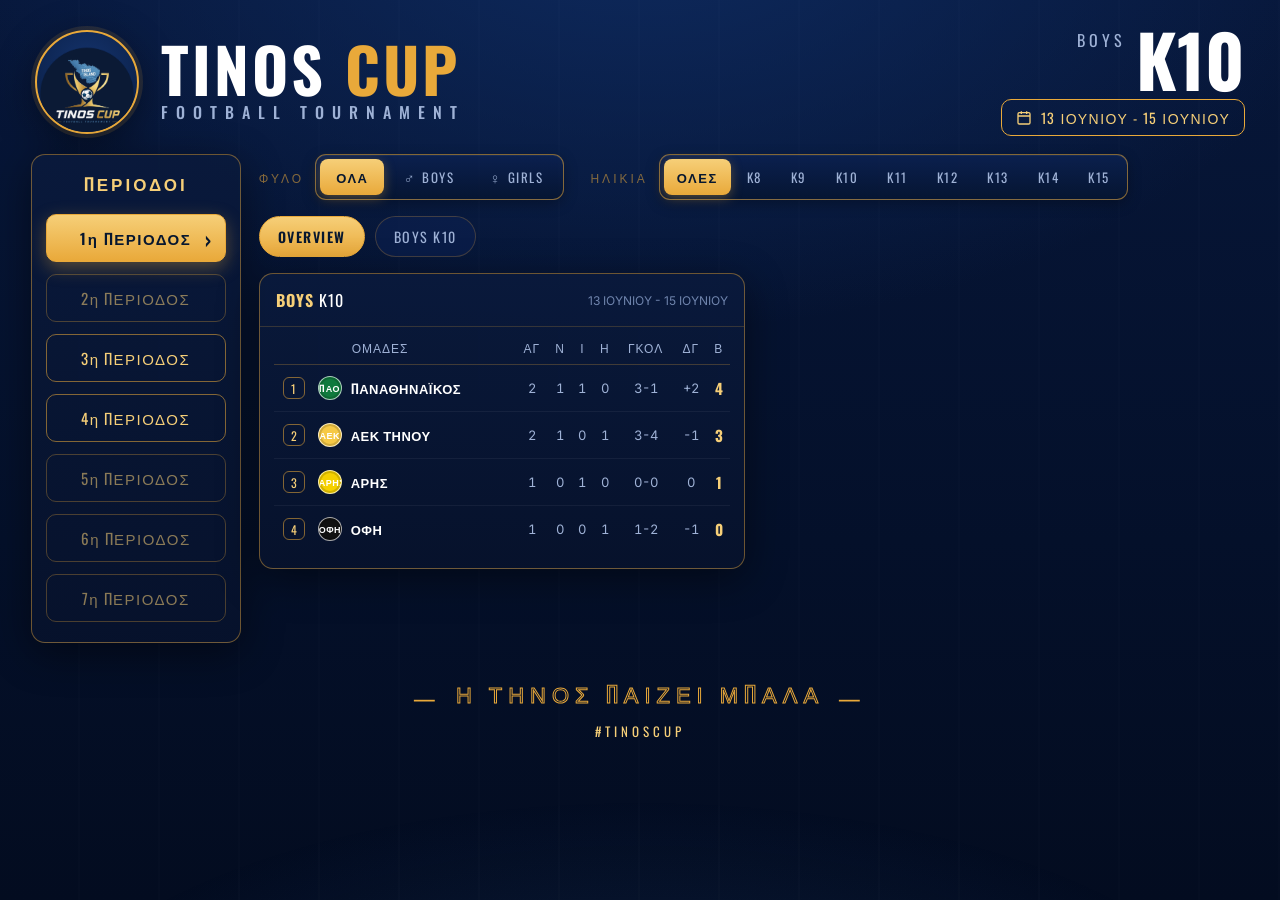
==== index.html @ 80dd1efc "Tinos Cup tournament site Co-Authored-By: Claude Opus 4.8 <noreply@anthropic.com>" ====
<!DOCTYPE html>
<html lang="el">
<head>
  <meta charset="UTF-8" />
  <meta name="viewport" content="width=device-width, initial-scale=1.0" />
  <title>TINOS CUP — Football Tournament</title>
  <meta name="description" content="Tinos Cup Football Tournament — αποτελέσματα, βαθμολογία και πρόγραμμα αγώνων." />
  <link rel="preconnect" href="https://fonts.googleapis.com" />
  <link rel="preconnect" href="https://fonts.gstatic.com" crossorigin />
  <link href="https://fonts.googleapis.com/css2?family=Oswald:wght@400;500;600;700&family=Inter:wght@400;500;600&display=swap" rel="stylesheet" />
  <link rel="stylesheet" href="css/styles.css" />
</head>
<body>
  <div class="app">

    <!-- ============================ HEADER ============================ -->
    <header class="masthead">
      <div class="brand-logo">
        <img src="logos/tinos-cup-badge.png" alt="TINOS CUP" />
      </div>

      <div class="title-block">
        <div class="title-main"><span class="t1">TINOS </span><span class="t2">CUP</span></div>
        <div class="title-sub">FOOTBALL TOURNAMENT</div>
      </div>

      <div class="category-badge" id="categoryBadge"></div>
    </header>

    <!-- ============================ LAYOUT ============================ -->
    <div class="layout">

      <!-- Sidebar: Περίοδοι -->
      <aside class="sidebar panel">
        <div class="panel-title">ΠΕΡΙΟΔΟΙ</div>
        <div class="period-list" id="periodList"></div>
      </aside>

      <!-- Content: tabs + δυναμικό περιεχόμενο -->
      <div class="content">
        <div class="filterbar">
          <div class="filter-group">
            <span class="filter-cap">ΦΥΛΟ</span>
            <div class="seg" id="genderSwitch"></div>
          </div>
          <div class="filter-group">
            <span class="filter-cap">ΗΛΙΚΙΑ</span>
            <div class="seg seg-ages" id="ageSwitch"></div>
          </div>
        </div>
        <div class="tabs" id="tabs"></div>
        <div id="mainArea"></div>
      </div>
    </div>

    <!-- ============================ FOOTER ============================ -->
    <footer class="tfooter">
      <div class="slogan">Η ΤΗΝΟΣ ΠΑΙΖΕΙ ΜΠΑΛΑ</div>
      <span class="hash">#TINOSCUP</span>
    </footer>

  </div>

  <script src="js/data.js"></script>
  <script src="js/standings.js"></script>
  <script src="js/app.js"></script>
</body>
</html>
---- css/styles.css ----
/* =============================================================================
   TINOS CUP — Stylesheet
   ============================================================================= */
:root {
  --bg-deep:      #04122e;
  --navy-900:     #061633;
  --navy-850:     #0a1c40;
  --navy-800:     #0c2150;
  --navy-700:     #123066;
  --row-bg:       #0b1f48;
  --row-bg-2:     #0e2350;
  --blue-band:    #14305f;
  --blue-band-2:  #1c4080;
  --gold:         #e9a93a;
  --gold-bright:  #f6cf78;
  --gold-dim:     rgba(233,169,58,.55);
  --text:         #ffffff;
  --text-dim:     #9fb2d6;
  --text-faint:   #6f84ad;
  --panel-border: rgba(233,169,58,.45);
  --radius:       14px;
  --shadow:       0 10px 40px rgba(0,0,0,.45);
  --font-head: "Oswald", "Arial Narrow", sans-serif;
  --font-body: "Inter", "Segoe UI", system-ui, sans-serif;
}

* { box-sizing: border-box; margin: 0; padding: 0; }

html, body { height: 100%; }

body {
  font-family: var(--font-body);
  color: var(--text);
  background:
    radial-gradient(1200px 700px at 50% -10%, #0e2a5e 0%, transparent 60%),
    linear-gradient(180deg, #07173a 0%, #04102a 60%, #030c20 100%);
  background-attachment: fixed;
  min-height: 100vh;
  -webkit-font-smoothing: antialiased;
}

/* faint stadium / pitch lines overlay */
body::before {
  content: "";
  position: fixed; inset: 0;
  background:
    radial-gradient(900px 400px at 50% 120%, rgba(60,110,190,.18), transparent 70%),
    repeating-linear-gradient(90deg, transparent 0 78px, rgba(255,255,255,.012) 78px 80px);
  pointer-events: none;
  z-index: 0;
}

.app { position: relative; z-index: 1; max-width: 1680px; margin: 0 auto; padding: 22px clamp(14px, 2.4vw, 34px) 40px; }

/* ============================ HEADER ============================ */
.masthead {
  display: grid;
  grid-template-columns: auto 1fr auto;
  align-items: center;
  gap: 22px;
  padding: 6px 4px 18px;
}
.brand-logo {
  width: 104px; height: 104px;
  display: grid; place-items: center;
  background: radial-gradient(circle at 50% 35%, #15346e, #081b3f);
  border: 2px solid var(--gold);
  border-radius: 50%;
  box-shadow: 0 0 0 4px rgba(233,169,58,.12), var(--shadow);
  flex: none;
  overflow: hidden;
}
.brand-logo img { width: 100%; height: 100%; object-fit: cover; display: block; }
.brand-logo span { font-family: var(--font-head); font-weight: 700; font-size: 13px; letter-spacing: 2px; color: var(--gold-bright); text-align: center; line-height: 1.05; }
.brand-logo .ball { font-size: 30px; }

.title-block { display: flex; flex-direction: column; gap: 2px; }
.title-main { font-family: var(--font-head); font-weight: 700; letter-spacing: 3px; line-height: .92; }
.title-main .t1 { font-size: clamp(34px, 5vw, 62px); color: #fff; }
.title-main .t2 { font-size: clamp(34px, 5vw, 62px); color: var(--gold); }
.title-sub { font-family: var(--font-head); font-weight: 500; letter-spacing: 8px; color: var(--text-dim); font-size: clamp(11px, 1.4vw, 16px); }

.category-badge { display: flex; flex-direction: column; align-items: flex-end; gap: 8px; text-align: right; }
.category-badge .cat-line { display: flex; align-items: baseline; gap: 10px; }
.category-badge .gender { font-family: var(--font-head); letter-spacing: 4px; color: var(--text-dim); font-size: 16px; align-self: flex-start; }
.category-badge .age { font-family: var(--font-head); font-weight: 700; font-size: clamp(40px, 6vw, 72px); color: #fff; line-height: .85; }
.date-chip {
  display: inline-flex; align-items: center; gap: 9px;
  border: 1.5px solid var(--gold); border-radius: 10px;
  padding: 7px 14px; color: var(--gold-bright);
  font-family: var(--font-head); letter-spacing: 1.5px; font-size: 14px;
}
.date-chip svg { width: 16px; height: 16px; }

/* ============================ LAYOUT ============================ */
.layout {
  display: grid;
  grid-template-columns: 210px minmax(0, 1fr);
  gap: 18px;
  align-items: start;
}
.content { min-width: 0; }
.results-grid {
  display: grid;
  grid-template-columns: minmax(0, 1fr) 360px;
  gap: 18px;
  align-items: start;
}

/* ============================ PANELS ============================ */
.panel {
  background: linear-gradient(180deg, rgba(10,26,60,.92), rgba(7,18,44,.92));
  border: 1.5px solid var(--panel-border);
  border-radius: var(--radius);
  box-shadow: var(--shadow);
  overflow: hidden;
}
.panel + .panel { margin-top: 18px; }
.panel-title {
  font-family: var(--font-head); font-weight: 600; letter-spacing: 2px;
  text-align: center; font-size: 22px; color: #fff;
  padding: 16px 12px 14px;
}

/* ============================ SIDEBAR (PERIODS) ============================ */
.sidebar .panel-title { font-size: 17px; letter-spacing: 3px; color: var(--gold-bright); }
.period-list { display: flex; flex-direction: column; gap: 12px; padding: 4px 14px 20px; }
.period-btn {
  position: relative;
  display: flex; align-items: center; justify-content: center;
  font-family: var(--font-head); letter-spacing: 1.5px; font-size: 15px;
  color: var(--gold-bright);
  background: transparent;
  border: 1.5px solid var(--gold-dim);
  border-radius: 10px;
  padding: 12px 10px;
  cursor: pointer;
  transition: all .15s ease;
  text-transform: none;
}
.period-btn:hover { border-color: var(--gold); background: rgba(233,169,58,.08); }
.period-btn.active {
  background: linear-gradient(180deg, var(--gold-bright), var(--gold));
  color: #07172f; font-weight: 600; border-color: var(--gold);
  box-shadow: 0 6px 18px rgba(233,169,58,.35);
}
.period-btn.active::after {
  content: "›"; position: absolute; right: 12px; font-size: 22px; font-weight: 700; line-height: 0;
}
.period-btn.empty { opacity: .55; }
.period-btn .dot { display:none; }

/* ============================ FILTER BAR (φύλο + ηλικία) ============================ */
.filterbar {
  display: flex; flex-wrap: wrap; align-items: center; gap: 14px 26px;
  margin-bottom: 16px;
}
.filter-group { display: flex; align-items: center; gap: 11px; min-width: 0; }
.filter-cap {
  font-family: var(--font-head); letter-spacing: 3px; font-size: 12px;
  color: var(--gold-dim); text-transform: uppercase; flex: none;
}
.seg {
  display: inline-flex; flex-wrap: wrap; gap: 3px;
  background: linear-gradient(180deg, rgba(12,33,80,.9), rgba(6,21,49,.9));
  border: 1.5px solid var(--gold-dim); border-radius: 11px; padding: 4px;
  box-shadow: inset 0 1px 0 rgba(255,255,255,.05), 0 4px 14px rgba(0,0,0,.28);
}
.seg-btn {
  display: inline-flex; align-items: center; gap: 6px;
  font-family: var(--font-head); letter-spacing: 1.5px; font-size: 13px;
  color: var(--text-dim); background: transparent; border: none;
  border-radius: 8px; padding: 8px 16px; cursor: pointer;
  transition: all .15s ease; white-space: nowrap;
}
.seg-btn:hover { color: #fff; background: rgba(233,169,58,.10); }
.seg-btn.active {
  color: #07172f; font-weight: 700;
  background: linear-gradient(180deg, var(--gold-bright), var(--gold));
  box-shadow: 0 3px 12px rgba(233,169,58,.35);
}
.seg-btn .seg-ic { font-size: 15px; line-height: 1; opacity: .9; }
.seg-btn.active .seg-ic { opacity: 1; }
.seg-ages .seg-btn { padding: 8px 13px; }

/* λογότυπα ομάδων — μόνο το logo, χωρίς χρωματιστό φόντο */
.crest.has-logo {
  background: transparent !important; border: none; box-shadow: none;
}
.crest.has-logo img { object-fit: contain; }

/* ============================ BYE / ΡΕΠΟ ============================ */
.bye-note {
  display: flex; align-items: center; justify-content: center; gap: 10px;
  margin: 10px 16px 0; padding: 8px 14px;
  background: rgba(233,169,58,.08);
  border: 1.4px dashed var(--gold-dim); border-radius: 10px;
  font-family: var(--font-head); letter-spacing: 1.5px; font-size: 14px;
  color: var(--text-dim);
}
.bye-note b { color: var(--gold-bright); font-weight: 600; }
.bye-note .crest { width: 24px; height: 24px; font-size: 9px; }
.schedule .sched-row.bye .teams { color: var(--gold-bright); font-style: italic; }

/* ============================ CATEGORY TABS ============================ */
.tabs { display: flex; flex-wrap: wrap; gap: 10px; margin-bottom: 16px; }
.tab {
  font-family: var(--font-head); letter-spacing: 1.5px; font-size: 14px;
  color: var(--text-dim);
  background: rgba(12,33,80,.6);
  border: 1.5px solid rgba(233,169,58,.25);
  border-radius: 999px;
  padding: 9px 18px; cursor: pointer; transition: all .15s ease;
}
.tab:hover { color: #fff; border-color: var(--gold-dim); }
.tab.active { color: #07172f; background: linear-gradient(180deg, var(--gold-bright), var(--gold)); border-color: var(--gold); font-weight: 600; }

/* ============================ RESULTS (center) ============================ */
.matchday-band {
  text-align: center;
  background: linear-gradient(180deg, var(--blue-band-2), var(--blue-band));
  color: var(--gold-bright);
  font-family: var(--font-head); font-style: italic; font-weight: 600;
  letter-spacing: 2px; font-size: 16px;
  padding: 9px; margin: 0;
  border-top: 1px solid rgba(233,169,58,.18);
  border-bottom: 1px solid rgba(233,169,58,.18);
}
.match-list { padding: 14px 16px 18px; display: flex; flex-direction: column; gap: 12px; }
.match-row {
  display: grid;
  grid-template-columns: 34px 1fr 96px 1fr;
  align-items: center;
  gap: 10px;
  background: linear-gradient(180deg, var(--row-bg-2), var(--row-bg));
  border: 1.4px solid rgba(233,169,58,.30);
  border-radius: 10px;
  padding: 10px 12px;
}
.match-num {
  width: 26px; height: 26px; flex: none;
  display: grid; place-items: center;
  border: 1.5px solid var(--gold-dim); border-radius: 7px;
  color: var(--gold-bright); font-family: var(--font-head); font-size: 14px;
}
.team {
  display: flex; align-items: center; gap: 11px; min-width: 0;
  font-family: var(--font-head); font-weight: 600; letter-spacing: 1px;
  font-size: clamp(13px, 1.15vw, 17px); color: #fff;
}
.team.home { justify-content: flex-start; }
.team.away { flex-direction: row-reverse; justify-content: flex-start; text-align: right; }
.team .tname { white-space: nowrap; overflow: hidden; text-overflow: ellipsis; }
.crest {
  width: 30px; height: 30px; flex: none; border-radius: 50%;
  display: grid; place-items: center;
  font-family: var(--font-head); font-size: 11px; font-weight: 700; color: #fff;
  background: #1a2a4a; border: 1.5px solid rgba(255,255,255,.65);
  box-shadow: inset 0 0 0 2px rgba(0,0,0,.15);
  overflow: hidden;
}
.crest img { width: 100%; height: 100%; object-fit: cover; }
.score-box {
  display: flex; align-items: center; justify-content: center; gap: 8px;
  background: #061735; border: 1.5px solid rgba(233,169,58,.30);
  border-radius: 8px; height: 38px;
  font-family: var(--font-head); font-size: 20px; font-weight: 700; color: #fff;
}
.score-box .sep { color: var(--text-faint); }
.score-box.pending { color: var(--text-faint); font-size: 16px; letter-spacing: 2px; }

/* ============================ STANDINGS (right) ============================ */
.standings { width: 100%; border-collapse: collapse; font-size: 13px; }
.standings thead th {
  font-family: var(--font-head); font-weight: 500; letter-spacing: 1px;
  color: var(--text-dim); font-size: 12px; text-transform: uppercase;
  padding: 8px 4px; text-align: center; border-bottom: 1px solid rgba(233,169,58,.25);
}
.standings thead th.team-col { text-align: left; padding-left: 38px; }
.standings tbody td { padding: 11px 4px; text-align: center; color: var(--text-dim); font-variant-numeric: tabular-nums; }
.standings tbody tr { border-bottom: 1px solid rgba(255,255,255,.05); }
.standings tbody tr:last-child { border-bottom: none; }
.standings .rank {
  width: 22px; height: 22px; margin: 0 auto;
  display: grid; place-items: center;
  border: 1.4px solid var(--gold-dim); border-radius: 6px;
  color: var(--gold-bright); font-family: var(--font-head); font-size: 12px;
}
.standings td.team-cell { text-align: left; }
.standings .team-cell .tc {
  display: flex; align-items: center; gap: 9px;
  font-family: var(--font-head); font-weight: 600; letter-spacing: .5px;
  color: #fff; font-size: 13px;
}
.standings .crest { width: 24px; height: 24px; font-size: 9px; }
.standings .goals { white-space: nowrap; }
.standings td.pts { color: var(--gold-bright); font-family: var(--font-head); font-weight: 700; font-size: 15px; }
.standings tbody tr.top td.rank { border-color: var(--gold); }

/* ============================ SCHEDULE (right) ============================ */
.schedule { padding: 4px 16px 18px; }
.schedule .sched-day {
  font-family: var(--font-head); font-style: italic; color: var(--gold-bright);
  letter-spacing: 1px; font-size: 15px; margin: 14px 0 8px;
}
.schedule .sched-row {
  display: grid; grid-template-columns: 1fr auto auto; gap: 10px; align-items: baseline;
  padding: 5px 0; color: var(--text-dim); font-size: 13px;
  border-bottom: 1px dashed rgba(255,255,255,.06);
}
.schedule .sched-row .teams { color: #dfe8fb; font-style: italic; white-space: nowrap; overflow: hidden; text-overflow: ellipsis; }
.schedule .sched-row .date { color: var(--text-faint); font-variant-numeric: tabular-nums; }
.schedule .sched-row .time { color: var(--gold-bright); font-variant-numeric: tabular-nums; min-width: 44px; text-align: right; }

/* ============================ OVERVIEW ============================ */
.overview-grid { display: grid; grid-template-columns: repeat(auto-fill, minmax(320px, 1fr)); gap: 18px; }
.ov-card { padding-bottom: 8px; }
.ov-card .ov-head {
  display: flex; align-items: center; justify-content: space-between;
  padding: 14px 16px; border-bottom: 1px solid rgba(233,169,58,.2);
}
.ov-card .ov-head .ov-title { font-family: var(--font-head); letter-spacing: 1px; }
.ov-card .ov-head .ov-title b { color: var(--gold-bright); }
.ov-card .ov-head .ov-date { color: var(--text-faint); font-size: 12px; }
.ov-card table { width: 100%; }
.ov-empty { padding: 26px; text-align: center; color: var(--text-faint); }

/* ============================ EMPTY STATE ============================ */
.empty-state { padding: 60px 20px; text-align: center; color: var(--text-faint); }
.empty-state h3 { font-family: var(--font-head); color: var(--text-dim); letter-spacing: 1px; margin-bottom: 8px; font-weight: 500; }

/* ============================ FOOTER ============================ */
.tfooter { text-align: center; padding: 34px 10px 6px; }
.tfooter .slogan {
  font-family: var(--font-head); letter-spacing: 6px; font-size: clamp(14px, 2vw, 22px);
  color: transparent; -webkit-text-stroke: 1px var(--gold); position: relative;
  display: inline-block;
}
.tfooter .slogan::before, .tfooter .slogan::after {
  content: "—"; color: var(--gold); -webkit-text-stroke: 0; margin: 0 14px; vertical-align: middle;
}
.tfooter .hash { display: block; margin-top: 8px; color: var(--gold-bright); font-family: var(--font-head); letter-spacing: 4px; font-size: 13px; }

/* ============================ ADMIN ============================ */
.admin-bar {
  display: flex; flex-wrap: wrap; align-items: flex-end; gap: 16px;
  background: rgba(10,26,60,.7); border: 1.5px solid var(--panel-border);
  border-radius: var(--radius); padding: 14px 18px; margin-bottom: 18px;
}
.admin-bar label { display: flex; flex-direction: column; gap: 5px; font-family: var(--font-head); letter-spacing: 1px; color: var(--text-dim); font-size: 12px; }
.admin-bar select {
  background: #07193b; color: #fff; border: 1.5px solid var(--gold-dim);
  border-radius: 8px; padding: 9px 12px; font-family: var(--font-head); font-size: 14px; min-width: 200px;
}
.admin-actions { margin-left: auto; display: flex; gap: 10px; }
.adm-btn { font-family: var(--font-head); letter-spacing: 1px; font-size: 14px; border-radius: 8px; padding: 11px 18px; cursor: pointer; border: 1.5px solid transparent; }
.adm-btn.gold { background: linear-gradient(180deg, var(--gold-bright), var(--gold)); color: #07172f; font-weight: 600; }
.adm-btn.gold:hover { filter: brightness(1.06); }
.adm-btn.ghost { background: transparent; color: var(--text-dim); border-color: var(--gold-dim); }
.adm-btn.ghost:hover { color: #fff; border-color: var(--gold); }

.admin-editor { padding-bottom: 6px; }
.admin-match-list { padding: 12px 16px; display: flex; flex-direction: column; gap: 10px; }
.admin-match {
  display: grid; grid-template-columns: 1fr 58px 14px 58px 1fr; align-items: center; gap: 10px;
  background: linear-gradient(180deg, var(--row-bg-2), var(--row-bg));
  border: 1.4px solid rgba(233,169,58,.3); border-radius: 10px; padding: 10px 14px;
}
.admin-match .am-team { font-family: var(--font-head); font-weight: 600; letter-spacing: .5px; color: #fff; font-size: 14px; }
.admin-match .am-team.home { text-align: right; }
.admin-match .am-team.away { text-align: left; }
.admin-match .am-sep { text-align: center; color: var(--text-faint); }
.admin-match .am-score {
  width: 58px; text-align: center; background: #061735; color: #fff;
  border: 1.5px solid var(--gold-dim); border-radius: 8px; padding: 8px 6px;
  font-family: var(--font-head); font-size: 18px; -moz-appearance: textfield;
}
.admin-match .am-score::-webkit-outer-spin-button,
.admin-match .am-score::-webkit-inner-spin-button { -webkit-appearance: none; margin: 0; }
.admin-match .am-score:focus { outline: none; border-color: var(--gold); box-shadow: 0 0 0 2px rgba(233,169,58,.2); }
.admin-hint { padding: 4px 18px 18px; color: var(--text-faint); font-size: 12.5px; line-height: 1.5; }
.admin-hint b { color: var(--gold-bright); }

/* ============================ RESPONSIVE ============================ */
@media (max-width: 1180px) {
  .layout { grid-template-columns: 170px minmax(0,1fr); }
  .results-grid { grid-template-columns: 1fr; }
}
@media (max-width: 760px) {
  .layout { grid-template-columns: 1fr; }
  .sidebar { order: -1; }
  .period-list { flex-direction: row; flex-wrap: wrap; }
  .period-btn { flex: 1 1 40%; }
  .masthead { grid-template-columns: 1fr; text-align: center; gap: 14px; justify-items: center; }
  .category-badge { align-items: center; }
  .match-row { grid-template-columns: 26px 1fr 78px 1fr; gap: 6px; }
  .team .tname { font-size: 12px; }
}
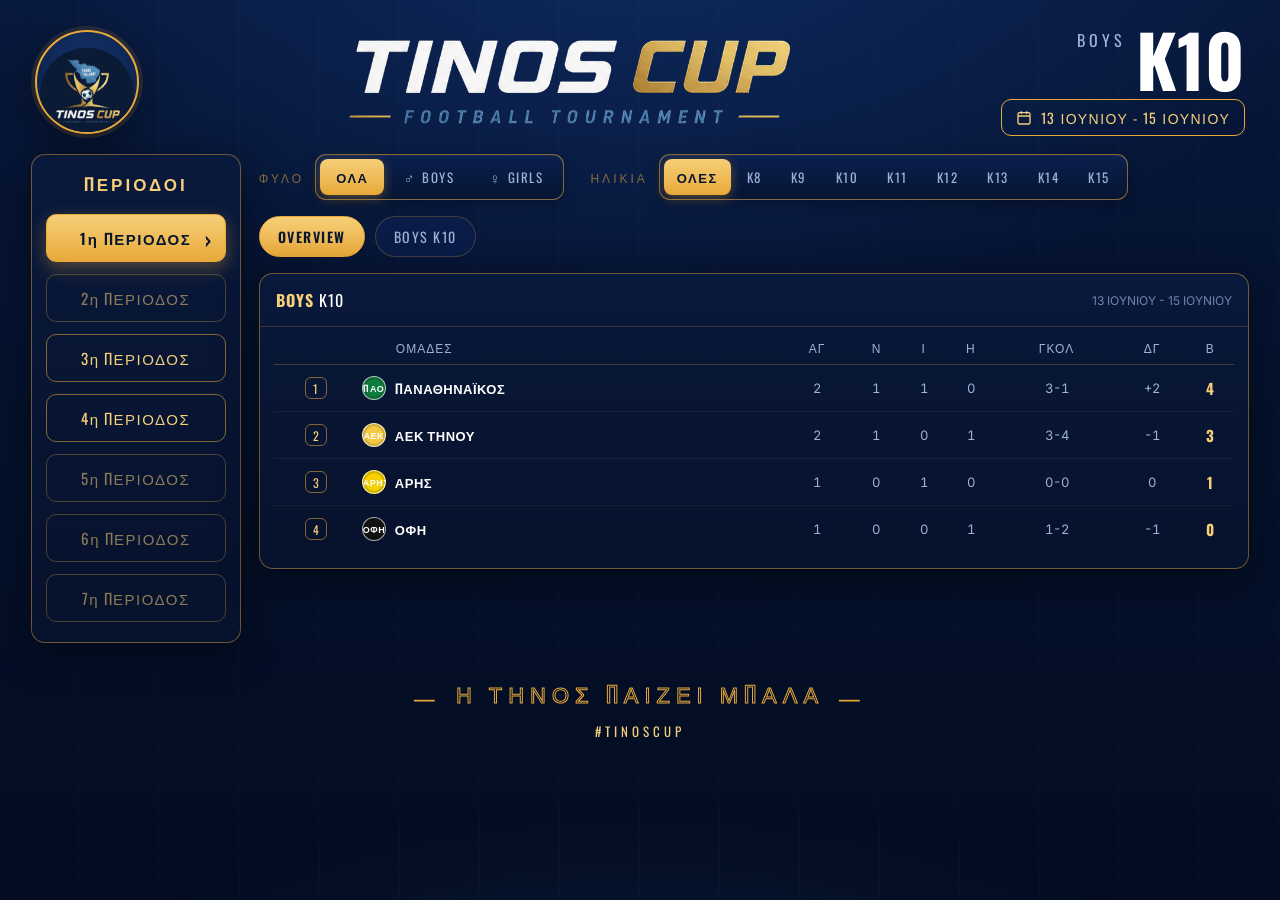
==== commit be1c5163: "Logo badge + title image, equal overview cards, mobile responsive - Full Tinos Cup logo inside the t" ====
--- a/index.html
+++ b/index.html
@@ -20,8 +20,7 @@
       </div>
 
       <div class="title-block">
-        <div class="title-main"><span class="t1">TINOS </span><span class="t2">CUP</span></div>
-        <div class="title-sub">FOOTBALL TOURNAMENT</div>
+        <img class="title-img" src="logos/tinos-cup-title.png" alt="TINOS CUP — Football Tournament" />
       </div>
 
       <div class="category-badge" id="categoryBadge"></div>
--- a/css/styles.css
+++ b/css/styles.css
@@ -70,11 +70,12 @@
   flex: none;
   overflow: hidden;
 }
-.brand-logo img { width: 100%; height: 100%; object-fit: cover; display: block; }
+.brand-logo img { width: 100%; height: 100%; object-fit: contain; display: block; }
 .brand-logo span { font-family: var(--font-head); font-weight: 700; font-size: 13px; letter-spacing: 2px; color: var(--gold-bright); text-align: center; line-height: 1.05; }
 .brand-logo .ball { font-size: 30px; }
 
-.title-block { display: flex; flex-direction: column; gap: 2px; }
+.title-block { display: flex; flex-direction: column; gap: 6px; min-width: 0; }
+.title-img { height: clamp(46px, 7vw, 84px); width: auto; max-width: 100%; object-fit: contain; display: block; }
 .title-main { font-family: var(--font-head); font-weight: 700; letter-spacing: 3px; line-height: .92; }
 .title-main .t1 { font-size: clamp(34px, 5vw, 62px); color: #fff; }
 .title-main .t2 { font-size: clamp(34px, 5vw, 62px); color: var(--gold); }
@@ -313,15 +314,21 @@
 .schedule .sched-row .time { color: var(--gold-bright); font-variant-numeric: tabular-nums; min-width: 44px; text-align: right; }
 
 /* ============================ OVERVIEW ============================ */
-.overview-grid { display: grid; grid-template-columns: repeat(auto-fill, minmax(320px, 1fr)); gap: 18px; }
-.ov-card { padding-bottom: 8px; }
+.overview-grid {
+  display: grid;
+  grid-template-columns: repeat(auto-fit, minmax(320px, 1fr));
+  gap: 18px;
+  align-items: stretch;
+}
+.ov-card { padding-bottom: 8px; display: flex; flex-direction: column; }
 .ov-card .ov-head {
-  display: flex; align-items: center; justify-content: space-between;
+  display: flex; align-items: center; justify-content: space-between; gap: 10px;
   padding: 14px 16px; border-bottom: 1px solid rgba(233,169,58,.2);
 }
-.ov-card .ov-head .ov-title { font-family: var(--font-head); letter-spacing: 1px; }
+.ov-card .ov-head .ov-title { font-family: var(--font-head); letter-spacing: 1px; white-space: nowrap; }
 .ov-card .ov-head .ov-title b { color: var(--gold-bright); }
-.ov-card .ov-head .ov-date { color: var(--text-faint); font-size: 12px; }
+.ov-card .ov-head .ov-date { color: var(--text-faint); font-size: 12px; text-align: right; }
+.ov-card > div { flex: 1; }
 .ov-card table { width: 100%; }
 .ov-empty { padding: 26px; text-align: center; color: var(--text-faint); }
 
@@ -386,13 +393,61 @@
   .layout { grid-template-columns: 170px minmax(0,1fr); }
   .results-grid { grid-template-columns: 1fr; }
 }
+
+/* Tablets / μικρά laptop */
+@media (max-width: 900px) {
+  .layout { grid-template-columns: 1fr; gap: 14px; }
+  .sidebar { order: -1; }
+  .period-list {
+    display: grid; grid-template-columns: repeat(3, 1fr);
+    gap: 10px; padding: 4px 12px 14px;
+  }
+  .period-btn { flex: none; min-width: 0; }
+}
+
+/* Κινητά */
 @media (max-width: 760px) {
-  .layout { grid-template-columns: 1fr; }
-  .sidebar { order: -1; }
-  .period-list { flex-direction: row; flex-wrap: wrap; }
-  .period-btn { flex: 1 1 40%; }
-  .masthead { grid-template-columns: 1fr; text-align: center; gap: 14px; justify-items: center; }
+  .app { padding: 16px 12px 32px; }
+  .masthead { grid-template-columns: 1fr; text-align: center; gap: 12px; justify-items: center; }
+  .title-block { align-items: center; width: 100%; }
+  .title-img { height: 48px; width: auto; max-width: 90vw; }
+  .title-sub { letter-spacing: 5px; }
+
+  .period-list { grid-template-columns: 1fr 1fr; }
+  .period-btn { font-size: 13.5px; letter-spacing: 1px; padding: 11px 6px; }
   .category-badge { align-items: center; }
-  .match-row { grid-template-columns: 26px 1fr 78px 1fr; gap: 6px; }
-  .team .tname { font-size: 12px; }
-}
+  .category-badge .cat-line { justify-content: center; }
+  .category-badge .age { font-size: clamp(34px, 13vw, 56px); }
+
+  .filterbar { flex-direction: column; align-items: stretch; gap: 12px; }
+  .filter-group { flex-direction: column; align-items: center; gap: 7px; width: 100%; }
+  .filter-cap { text-align: center; }
+  .seg { justify-content: center; max-width: 100%; }
+  .seg-btn { padding: 8px 13px; font-size: 12.5px; }
+  .seg-ages .seg-btn { padding: 7px 11px; }
+
+  .tabs { justify-content: center; }
+
+  .overview-grid { grid-template-columns: 1fr; gap: 14px; }
+
+  /* η βαθμολογία να κυλάει οριζόντια μέσα στο panel αντί να σπρώχνει όλη τη σελίδα */
+  .std-wrap { overflow-x: auto; -webkit-overflow-scrolling: touch; }
+  .std-wrap .standings { min-width: 340px; }
+
+  .match-row { grid-template-columns: 26px 1fr 70px 1fr; gap: 6px; padding: 9px 9px; }
+  .team { gap: 7px; font-size: 12.5px; }
+  .crest { width: 26px; height: 26px; }
+  .score-box { height: 34px; font-size: 18px; }
+  .standings { font-size: 12px; }
+  .standings thead th.team-col { padding-left: 30px; }
+}
+
+/* Στενά κινητά */
+@media (max-width: 420px) {
+  .brand-logo { width: 84px; height: 84px; }
+  .period-btn { flex: 1 1 100%; }
+  .match-row { grid-template-columns: 22px 1fr 60px 1fr; }
+  .team .tname { font-size: 11.5px; }
+  .standings thead th { font-size: 10.5px; padding: 7px 2px; }
+  .standings tbody td { padding: 9px 2px; }
+}
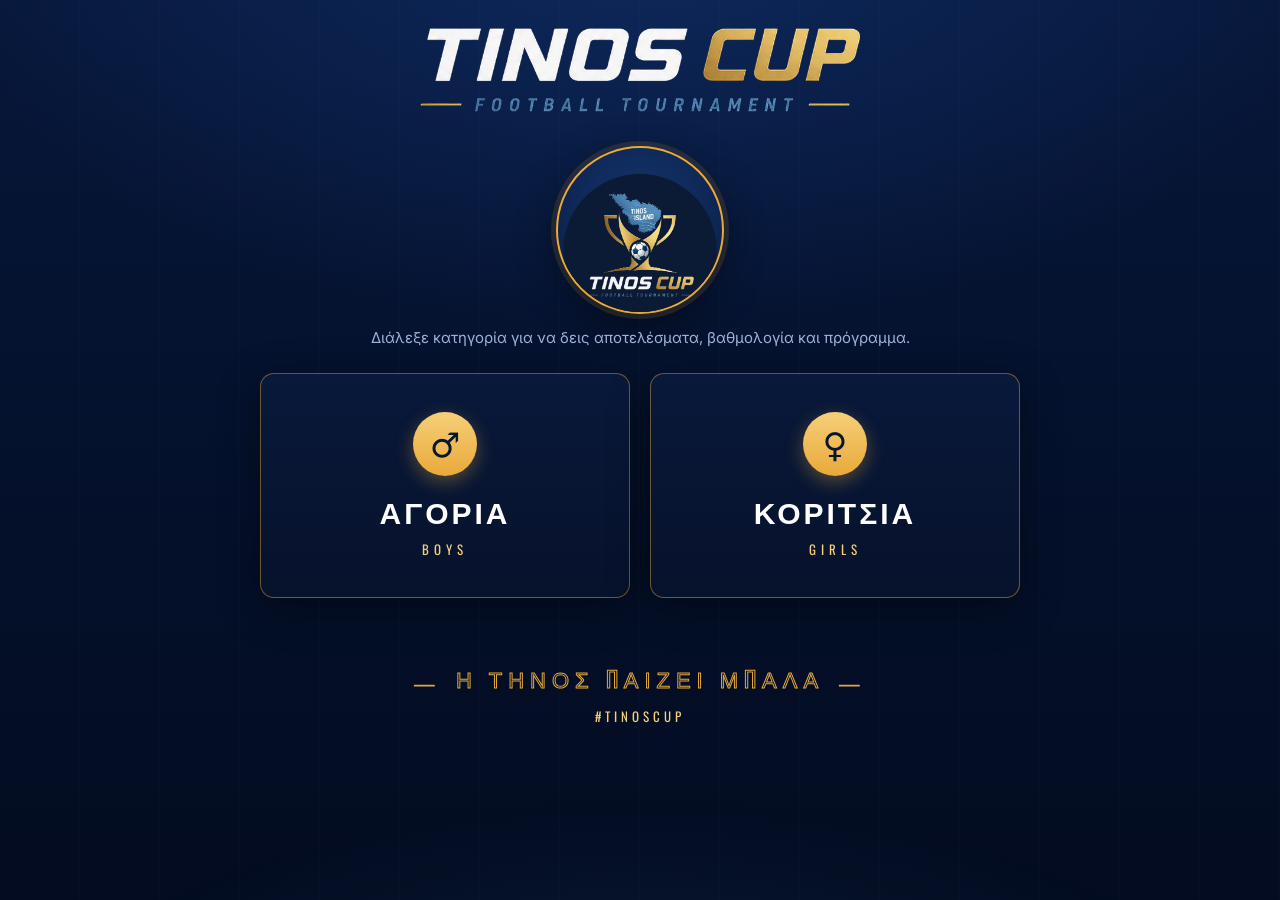
==== commit a4035050: "Separate boys/girls pages with independent period state - index.html is now a landing page (ΑΓΟΡΙΑ /" ====
--- a/index.html
+++ b/index.html
@@ -14,41 +14,31 @@
   <div class="app">
 
     <!-- ============================ HEADER ============================ -->
-    <header class="masthead">
-      <div class="brand-logo">
+    <header class="masthead home-masthead">
+      <div class="title-block">
+        <img class="title-img" src="logos/tinos-cup-title.png" alt="TINOS CUP — Football Tournament" />
+      </div>
+    </header>
+
+    <!-- ============================ HOME HERO ============================ -->
+    <div class="home">
+      <div class="home-badge">
         <img src="logos/tinos-cup-badge.png" alt="TINOS CUP" />
       </div>
 
-      <div class="title-block">
-        <img class="title-img" src="logos/tinos-cup-title.png" alt="TINOS CUP — Football Tournament" />
-      </div>
+      <p class="home-lead">Διάλεξε κατηγορία για να δεις αποτελέσματα, βαθμολογία και πρόγραμμα.</p>
 
-      <div class="category-badge" id="categoryBadge"></div>
-    </header>
-
-    <!-- ============================ LAYOUT ============================ -->
-    <div class="layout">
-
-      <!-- Sidebar: Περίοδοι -->
-      <aside class="sidebar panel">
-        <div class="panel-title">ΠΕΡΙΟΔΟΙ</div>
-        <div class="period-list" id="periodList"></div>
-      </aside>
-
-      <!-- Content: tabs + δυναμικό περιεχόμενο -->
-      <div class="content">
-        <div class="filterbar">
-          <div class="filter-group">
-            <span class="filter-cap">ΦΥΛΟ</span>
-            <div class="seg" id="genderSwitch"></div>
-          </div>
-          <div class="filter-group">
-            <span class="filter-cap">ΗΛΙΚΙΑ</span>
-            <div class="seg seg-ages" id="ageSwitch"></div>
-          </div>
-        </div>
-        <div class="tabs" id="tabs"></div>
-        <div id="mainArea"></div>
+      <div class="choice-grid">
+        <a class="choice-card boys" href="boys.html">
+          <span class="choice-ic">♂</span>
+          <span class="choice-title">ΑΓΟΡΙΑ</span>
+          <span class="choice-sub">BOYS</span>
+        </a>
+        <a class="choice-card girls" href="girls.html">
+          <span class="choice-ic">♀</span>
+          <span class="choice-title">ΚΟΡΙΤΣΙΑ</span>
+          <span class="choice-sub">GIRLS</span>
+        </a>
       </div>
     </div>
 
@@ -59,9 +49,5 @@
     </footer>
 
   </div>
-
-  <script src="js/data.js"></script>
-  <script src="js/standings.js"></script>
-  <script src="js/app.js"></script>
 </body>
 </html>
--- a/css/styles.css
+++ b/css/styles.css
@@ -172,7 +172,7 @@
   font-family: var(--font-head); letter-spacing: 1.5px; font-size: 13px;
   color: var(--text-dim); background: transparent; border: none;
   border-radius: 8px; padding: 8px 16px; cursor: pointer;
-  transition: all .15s ease; white-space: nowrap;
+  transition: all .15s ease; white-space: nowrap; text-decoration: none;
 }
 .seg-btn:hover { color: #fff; background: rgba(233,169,58,.10); }
 .seg-btn.active {
@@ -249,9 +249,9 @@
   font-family: var(--font-head); font-weight: 600; letter-spacing: 1px;
   font-size: clamp(13px, 1.15vw, 17px); color: #fff;
 }
-.team.home { justify-content: flex-start; }
-.team.away { flex-direction: row-reverse; justify-content: flex-start; text-align: right; }
-.team .tname { white-space: nowrap; overflow: hidden; text-overflow: ellipsis; }
+.team.home { justify-content: space-between; }
+.team.away { justify-content: space-between; text-align: right; }
+.team .tname { white-space: normal; line-height: 1.15; min-width: 0; }
 .crest {
   width: 30px; height: 30px; flex: none; border-radius: 50%;
   display: grid; place-items: center;
@@ -261,6 +261,8 @@
   overflow: hidden;
 }
 .crest img { width: 100%; height: 100%; object-fit: cover; }
+/* μεγαλύτερα logo στους αγώνες, ακριβώς δίπλα στο σκορ/VS */
+.match-row .crest { width: 44px; height: 44px; }
 .score-box {
   display: flex; align-items: center; justify-content: center; gap: 8px;
   background: #061735; border: 1.5px solid rgba(233,169,58,.30);
@@ -305,11 +307,11 @@
   letter-spacing: 1px; font-size: 15px; margin: 14px 0 8px;
 }
 .schedule .sched-row {
-  display: grid; grid-template-columns: 1fr auto auto; gap: 10px; align-items: baseline;
-  padding: 5px 0; color: var(--text-dim); font-size: 13px;
+  display: grid; grid-template-columns: 1fr auto auto; gap: 6px 10px; align-items: start;
+  padding: 7px 0; color: var(--text-dim); font-size: 13px;
   border-bottom: 1px dashed rgba(255,255,255,.06);
 }
-.schedule .sched-row .teams { color: #dfe8fb; font-style: italic; white-space: nowrap; overflow: hidden; text-overflow: ellipsis; }
+.schedule .sched-row .teams { color: #dfe8fb; font-style: italic; white-space: normal; line-height: 1.25; }
 .schedule .sched-row .date { color: var(--text-faint); font-variant-numeric: tabular-nums; }
 .schedule .sched-row .time { color: var(--gold-bright); font-variant-numeric: tabular-nums; min-width: 44px; text-align: right; }
 
@@ -387,6 +389,41 @@
 .admin-match .am-score:focus { outline: none; border-color: var(--gold); box-shadow: 0 0 0 2px rgba(233,169,58,.2); }
 .admin-hint { padding: 4px 18px 18px; color: var(--text-faint); font-size: 12.5px; line-height: 1.5; }
 .admin-hint b { color: var(--gold-bright); }
+
+/* ============================ HOME / ΑΡΧΙΚΗ ============================ */
+.home-masthead { justify-content: center; justify-items: center; grid-template-columns: 1fr; }
+.home { text-align: center; padding: 10px 14px 30px; }
+.home-badge {
+  width: 168px; height: 168px; margin: 6px auto 14px;
+  display: grid; place-items: center;
+  background: radial-gradient(circle at 50% 35%, #15346e, #081b3f);
+  border: 2px solid var(--gold); border-radius: 50%;
+  box-shadow: 0 0 0 5px rgba(233,169,58,.12), var(--shadow);
+  overflow: hidden;
+}
+.home-badge img { width: 100%; height: 100%; object-fit: contain; }
+.home-lead { color: var(--text-dim); font-size: 15px; margin: 0 auto 26px; max-width: 540px; }
+
+.choice-grid {
+  display: grid; grid-template-columns: repeat(2, minmax(0, 1fr));
+  gap: 20px; max-width: 760px; margin: 0 auto;
+}
+.choice-card {
+  display: flex; flex-direction: column; align-items: center; justify-content: center; gap: 6px;
+  text-decoration: none; padding: 38px 20px;
+  background: linear-gradient(180deg, rgba(10,26,60,.92), rgba(7,18,44,.92));
+  border: 1.5px solid var(--panel-border); border-radius: var(--radius);
+  box-shadow: var(--shadow); transition: transform .15s ease, border-color .15s ease, box-shadow .15s ease;
+}
+.choice-card:hover { transform: translateY(-3px); border-color: var(--gold); box-shadow: 0 14px 40px rgba(0,0,0,.5); }
+.choice-card .choice-ic {
+  width: 64px; height: 64px; display: grid; place-items: center; margin-bottom: 6px;
+  font-size: 34px; color: #07172f; border-radius: 50%;
+  background: linear-gradient(180deg, var(--gold-bright), var(--gold));
+  box-shadow: 0 6px 18px rgba(233,169,58,.35);
+}
+.choice-card .choice-title { font-family: var(--font-head); font-weight: 700; letter-spacing: 3px; font-size: 30px; color: #fff; }
+.choice-card .choice-sub { font-family: var(--font-head); letter-spacing: 5px; font-size: 13px; color: var(--gold-bright); }
 
 /* ============================ RESPONSIVE ============================ */
 @media (max-width: 1180px) {
@@ -430,6 +467,10 @@
 
   .overview-grid { grid-template-columns: 1fr; gap: 14px; }
 
+  .choice-grid { grid-template-columns: 1fr; gap: 14px; max-width: 420px; }
+  .choice-card { padding: 28px 18px; }
+  .home-badge { width: 132px; height: 132px; }
+
   /* η βαθμολογία να κυλάει οριζόντια μέσα στο panel αντί να σπρώχνει όλη τη σελίδα */
   .std-wrap { overflow-x: auto; -webkit-overflow-scrolling: touch; }
   .std-wrap .standings { min-width: 340px; }
@@ -437,6 +478,7 @@
   .match-row { grid-template-columns: 26px 1fr 70px 1fr; gap: 6px; padding: 9px 9px; }
   .team { gap: 7px; font-size: 12.5px; }
   .crest { width: 26px; height: 26px; }
+  .match-row .crest { width: 36px; height: 36px; }
   .score-box { height: 34px; font-size: 18px; }
   .standings { font-size: 12px; }
   .standings thead th.team-col { padding-left: 30px; }
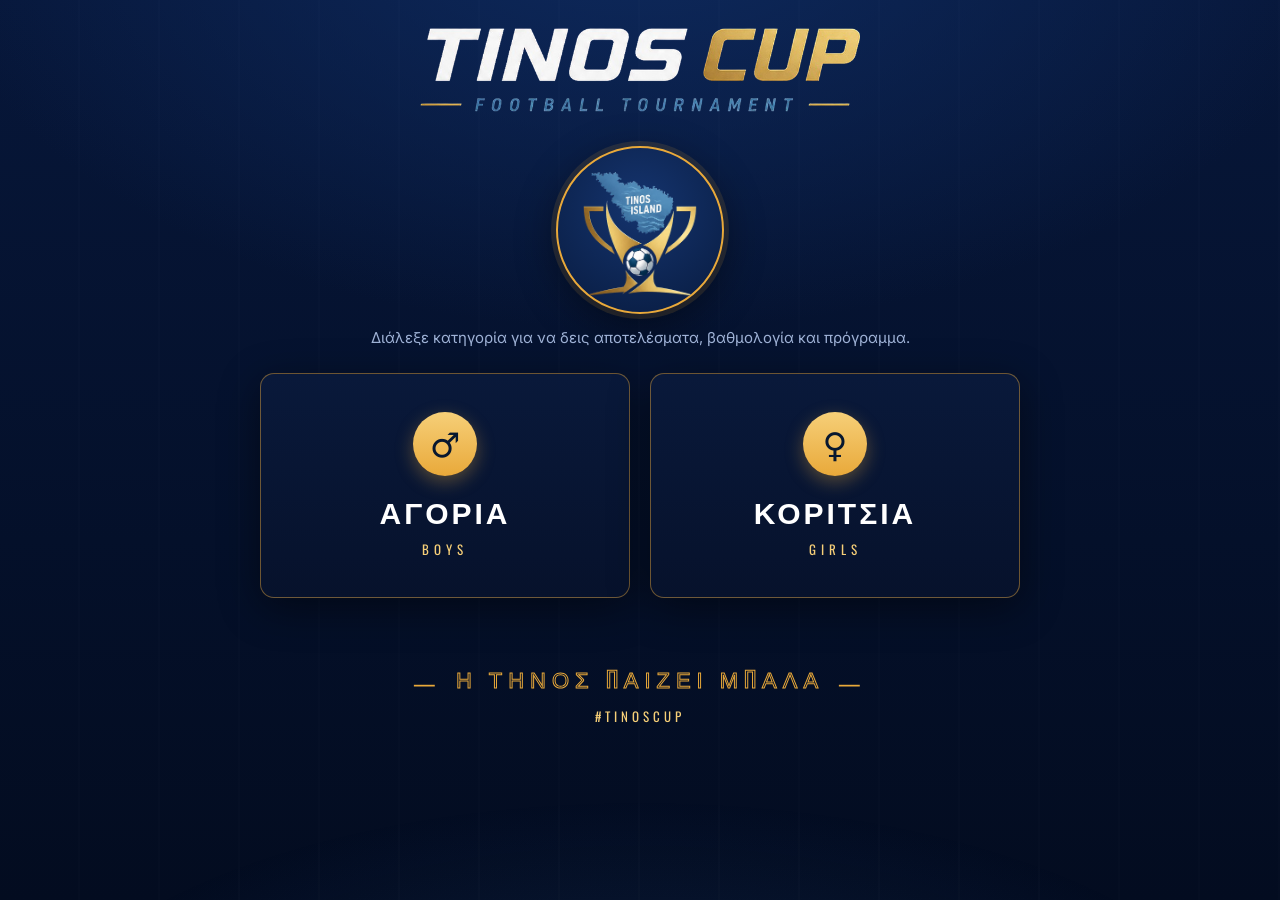
==== commit 4d664a5e: "Current-period auto-load, remove girls P3, bigger/equal logos, single-sphere badge - data.js: curren" ====
--- a/index.html
+++ b/index.html
@@ -23,7 +23,7 @@
     <!-- ============================ HOME HERO ============================ -->
     <div class="home">
       <div class="home-badge">
-        <img src="logos/tinos-cup-badge.png" alt="TINOS CUP" />
+        <img src="logos/tinos-cup-mark.png" alt="TINOS CUP" />
       </div>
 
       <p class="home-lead">Διάλεξε κατηγορία για να δεις αποτελέσματα, βαθμολογία και πρόγραμμα.</p>
--- a/css/styles.css
+++ b/css/styles.css
@@ -69,6 +69,7 @@
   box-shadow: 0 0 0 4px rgba(233,169,58,.12), var(--shadow);
   flex: none;
   overflow: hidden;
+  padding: 14px;
 }
 .brand-logo img { width: 100%; height: 100%; object-fit: contain; display: block; }
 .brand-logo span { font-family: var(--font-head); font-weight: 700; font-size: 13px; letter-spacing: 2px; color: var(--gold-bright); text-align: center; line-height: 1.05; }
@@ -262,7 +263,9 @@
 }
 .crest img { width: 100%; height: 100%; object-fit: cover; }
 /* μεγαλύτερα logo στους αγώνες, ακριβώς δίπλα στο σκορ/VS */
-.match-row .crest { width: 44px; height: 44px; }
+.match-row { align-items: center; }
+.match-row .team { align-items: center; }
+.match-row .crest { width: 58px; height: 58px; align-self: center; }
 .score-box {
   display: flex; align-items: center; justify-content: center; gap: 8px;
   background: #061735; border: 1.5px solid rgba(233,169,58,.30);
@@ -400,6 +403,7 @@
   border: 2px solid var(--gold); border-radius: 50%;
   box-shadow: 0 0 0 5px rgba(233,169,58,.12), var(--shadow);
   overflow: hidden;
+  padding: 24px;
 }
 .home-badge img { width: 100%; height: 100%; object-fit: contain; }
 .home-lead { color: var(--text-dim); font-size: 15px; margin: 0 auto 26px; max-width: 540px; }
@@ -478,7 +482,7 @@
   .match-row { grid-template-columns: 26px 1fr 70px 1fr; gap: 6px; padding: 9px 9px; }
   .team { gap: 7px; font-size: 12.5px; }
   .crest { width: 26px; height: 26px; }
-  .match-row .crest { width: 36px; height: 36px; }
+  .match-row .crest { width: 46px; height: 46px; }
   .score-box { height: 34px; font-size: 18px; }
   .standings { font-size: 12px; }
   .standings thead th.team-col { padding-left: 30px; }
